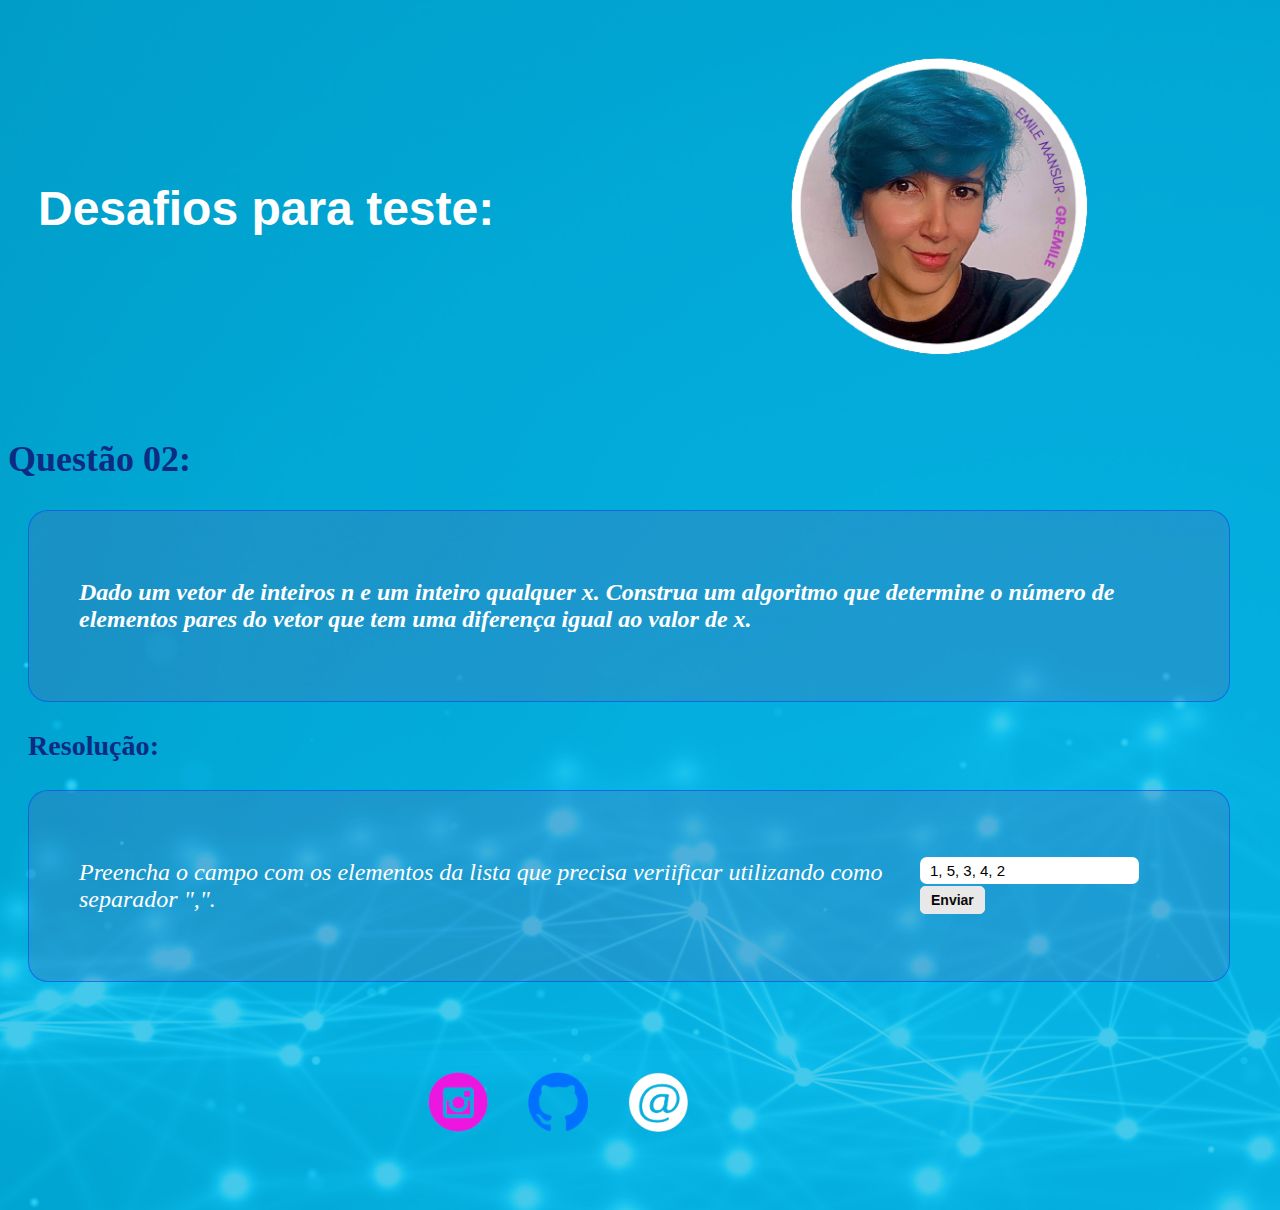
==== vetor/index.html @ 2846b97e "feat: solution" ====
<!DOCTYPE html>
<html lang="pt-br">

<head>
    <meta charset="UTF-8">
    <meta http-equiv="X-UA-Compatible" content="IE=edge">
    <meta name="viewport" content="width=device-width, initial-scale=1.0">
    <title>Desafio Capgemini - Desafio 02</title>
    <link rel="stylesheet" href="style.css" />
</head>

<body>
    <script src="js.js"></script>

    <div class="topo" id="topo">
        <h1>Desafios para teste:</h1>
        <a href="https://github.com/Gr-Emile">
            <img src="emy.png" alt="emile" width="300" height="300">
        </a>
    </div>
    <h2>Questão 02:</h2>
    <div class="info item">
        <p>
            Dado um vetor de inteiros n e um inteiro qualquer x. Construa um algoritmo que determine o número de
            elementos pares do vetor que tem uma diferença igual ao valor de x.
        </p>

    </div>
    <h3>Resolução: </h3>
    <div class="info questao">
        <p>
            Preencha o campo com os elementos da lista que precisa veriificar utilizando como separador ",".
        </p>
        <div class="imput">
            <input type="string" placeholder="Valores" id="valores" value="1, 5, 3, 4, 2">
            <button onclick="verificar()">Enviar</button>
        </div>
        <h4 id="mensagem"></h4>
    </div>

    <div class="rodape" id="rodape">
        <a class="redessociais" href="https://www.instagram.com/emilemansur">
            <img src="item1.png" alt="insta" width="60" height="60">
        </a>
        <a class="redessociais" href="https://github.com/Gr-Emile">
            <img src="item2.png" alt="git" width="60" height="60">
        </a>
        <a class="redessociais" href="https://outlook.live.com/mail/0/">
            <img src="item3.png" alt="git" width="60" height="60">
        </a>

    </div>
</body>

</html>
---- vetor/style.css ----
body {
    background-image: url("bg.jpg");
    background-repeat: no-repeat ;
    background-size:cover;
    font: normal 18pt calibri;
    transition: 2s;
    max-width: 1200px;
}

img{
    transition: 2s;
    padding: 0 20px;
}
img:hover{
    transform: rotate(360deg);
}

h1 {
    color: #ffffff;
    padding: 0 30px;
    font-weight: bold;
    font-family:'Gill Sans', 'Gill Sans MT', Calibri, 'Trebuchet MS', sans-serif
}

h2 {
    color: #0c2b81;
}

h3{
    color: #0c2b81;
    padding: 0 20px;
    font-weight: bold;
}

h4{
    color: #0c2b81;
    padding: 0 20px;
    font-weight: bold;
    font-style: italic;
}

p{
    color: #ffffff;
    font-style: italic;
}

div.topo{
    width: 100%;
    max-width: 1100px;
    height: 400px;
    display: flex;
    justify-content: space-between;
    align-items: center;
}

div.info{
    background-color: #754e9c36;
    border: 1px solid #0b49f59d;
    border-radius: 20px;
    max-width: 1100px ;
    width: 100%;
    height: 150px;
    padding: 20px 50px;
    margin:20px;
    display: flex;
    justify-content: center;
    align-items: center;
}

div.item{
    font-weight: 900;   
}

div.questao input{
    border: none;
    padding: 5px 10px;
    border-radius: 7px;
    font-size: 15px;
    display: flex;
    justify-content: center;

}

div.questao button {
    font-weight: bold;
    color: #090909;
    padding: 5px 10px;
    font-size: 14px;
    border-radius: 5px;
    background: #e8e8e8;
    border: 1px solid #e8e8e8;
    transition: all .3s;

}

div.rodape{
    width: 100%;
    max-width: 1100px ;
    height: 200px;
    display: flex;
    justify-content: center;
    align-items: center;
}
.rodape a.redessociais{
    display: flex;
    justify-content: center;
    align-items: center;
}
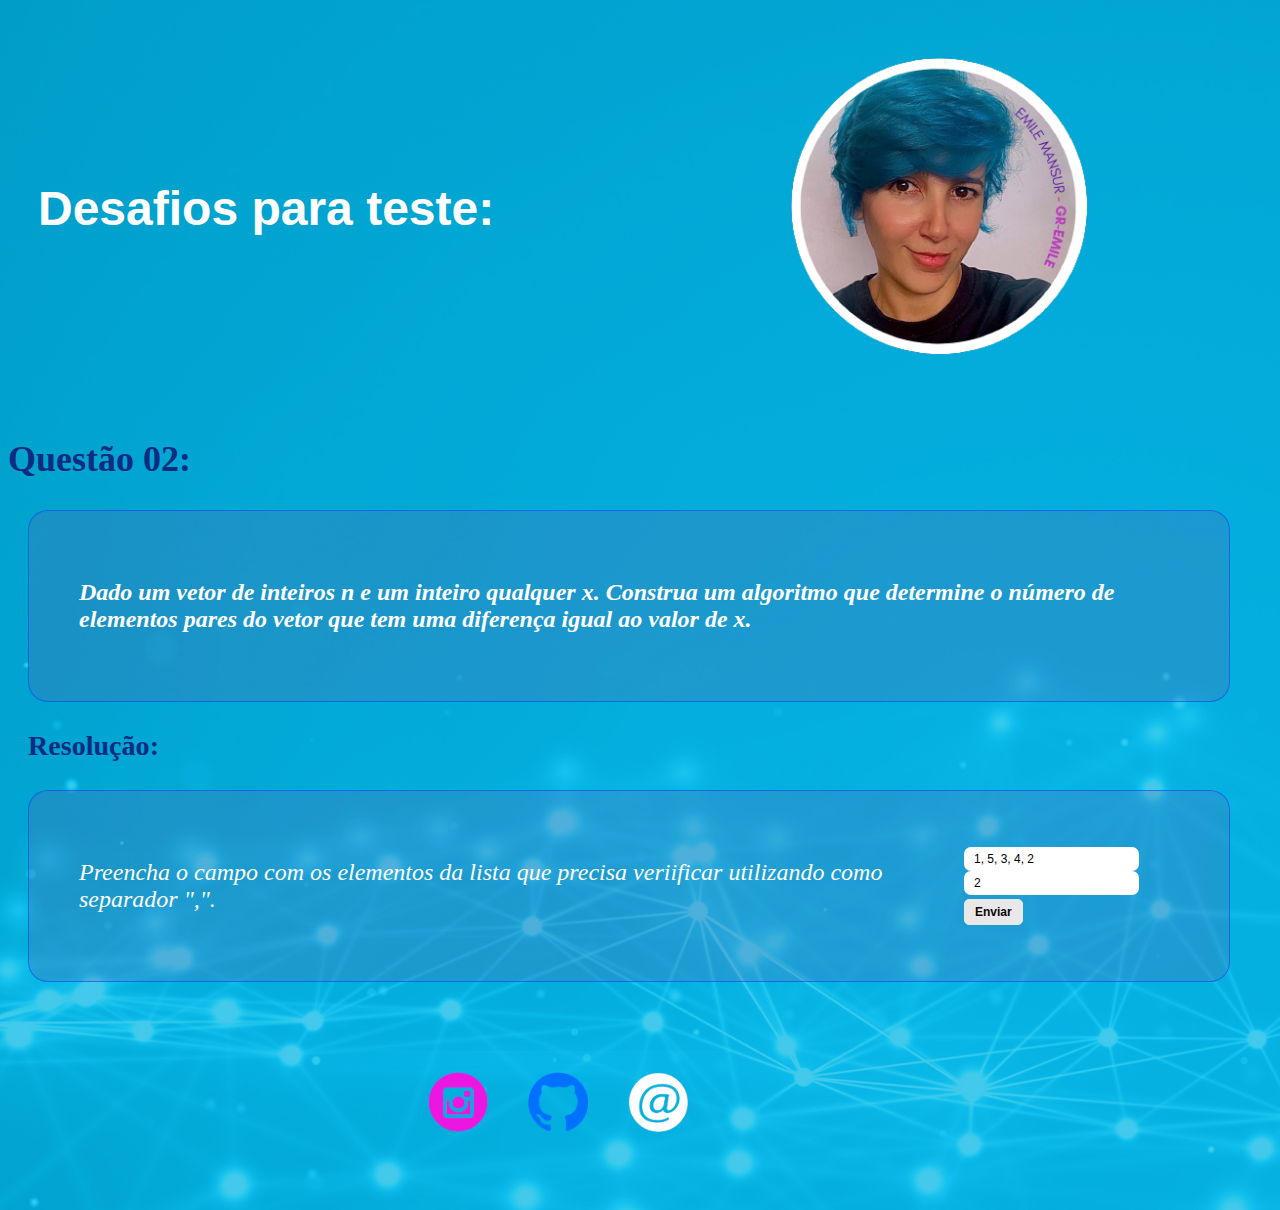
==== commit e9deec11: "finalizado" ====
--- a/vetor/index.html
+++ b/vetor/index.html
@@ -33,6 +33,7 @@
         </p>
         <div class="imput">
             <input type="string" placeholder="Valores" id="valores" value="1, 5, 3, 4, 2">
+            <input type="string" placeholder="Inteiro" id="inteiro" value="2">
             <button onclick="verificar()">Enviar</button>
         </div>
         <h4 id="mensagem"></h4>
--- a/vetor/style.css
+++ b/vetor/style.css
@@ -75,7 +75,7 @@
     border: none;
     padding: 5px 10px;
     border-radius: 7px;
-    font-size: 15px;
+    font-size: 12px;
     display: flex;
     justify-content: center;
 
@@ -85,7 +85,7 @@
     font-weight: bold;
     color: #090909;
     padding: 5px 10px;
-    font-size: 14px;
+    font-size: 12px;
     border-radius: 5px;
     background: #e8e8e8;
     border: 1px solid #e8e8e8;
